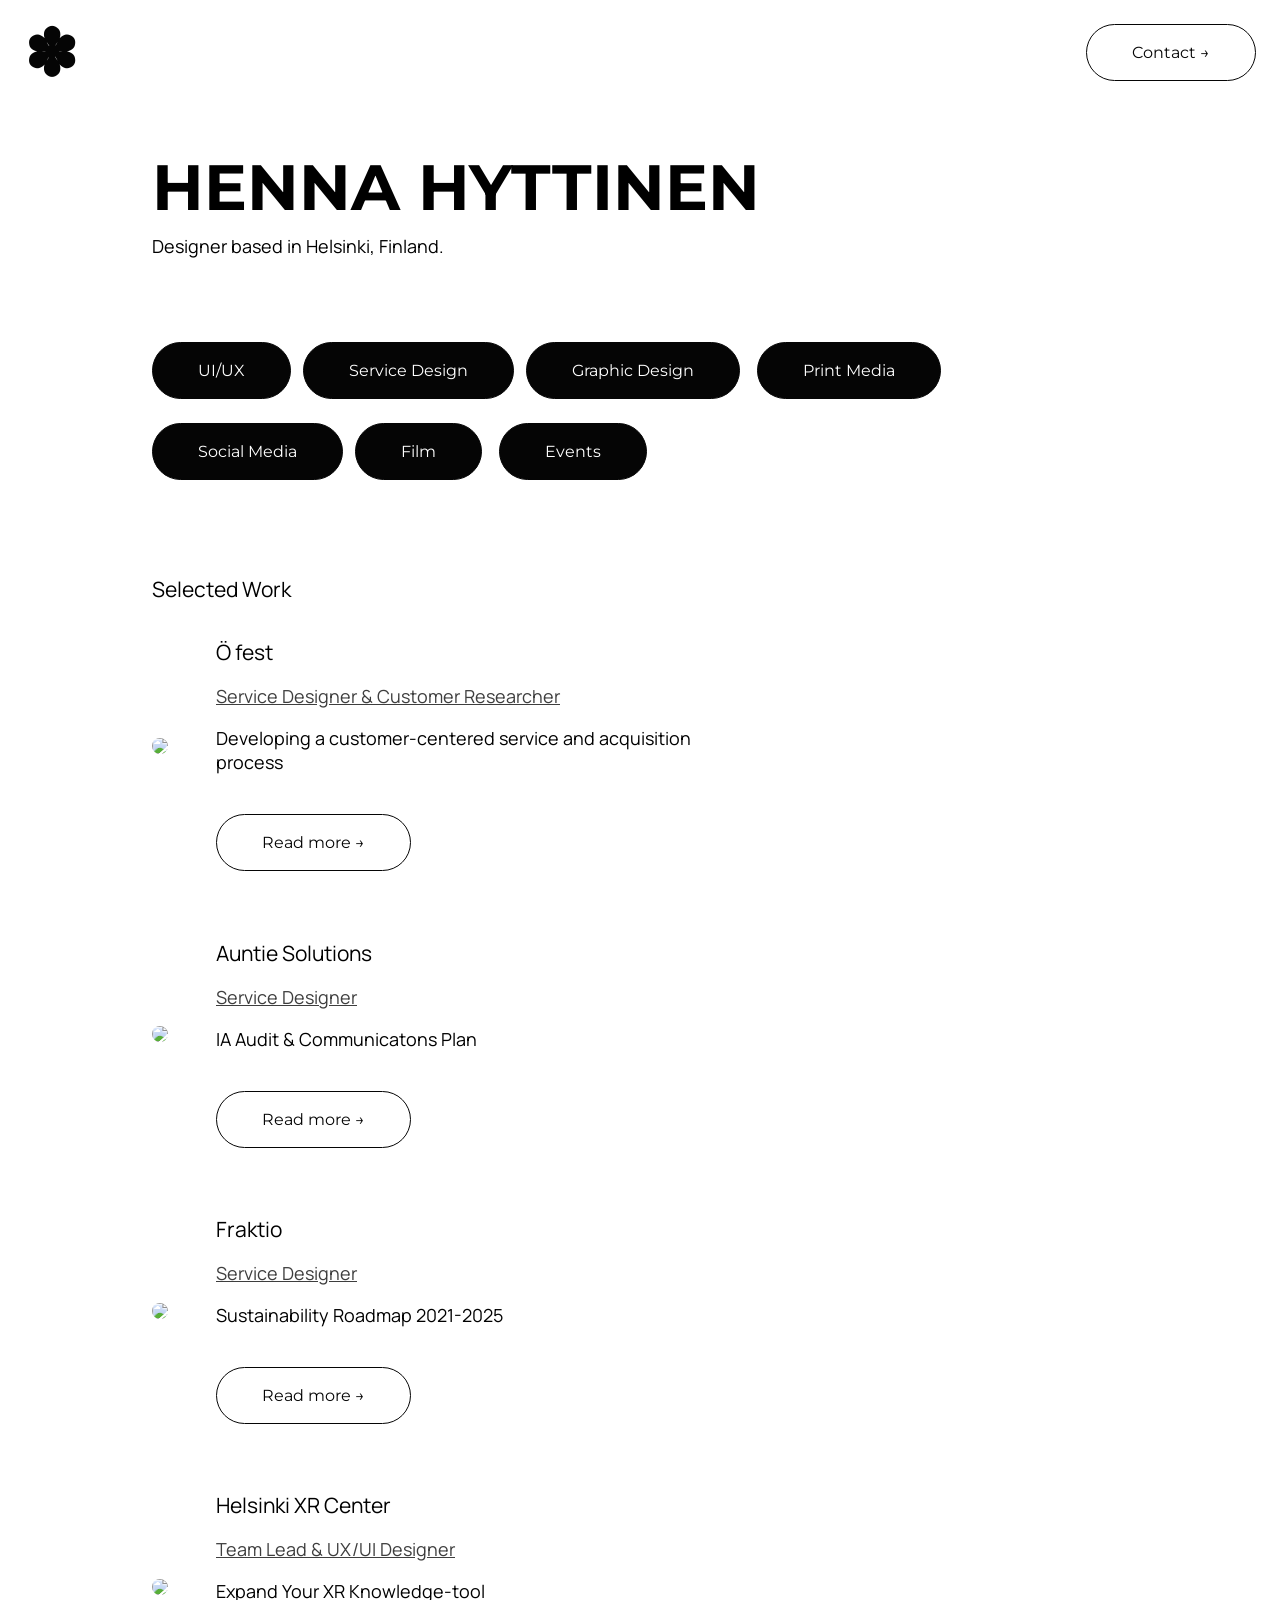
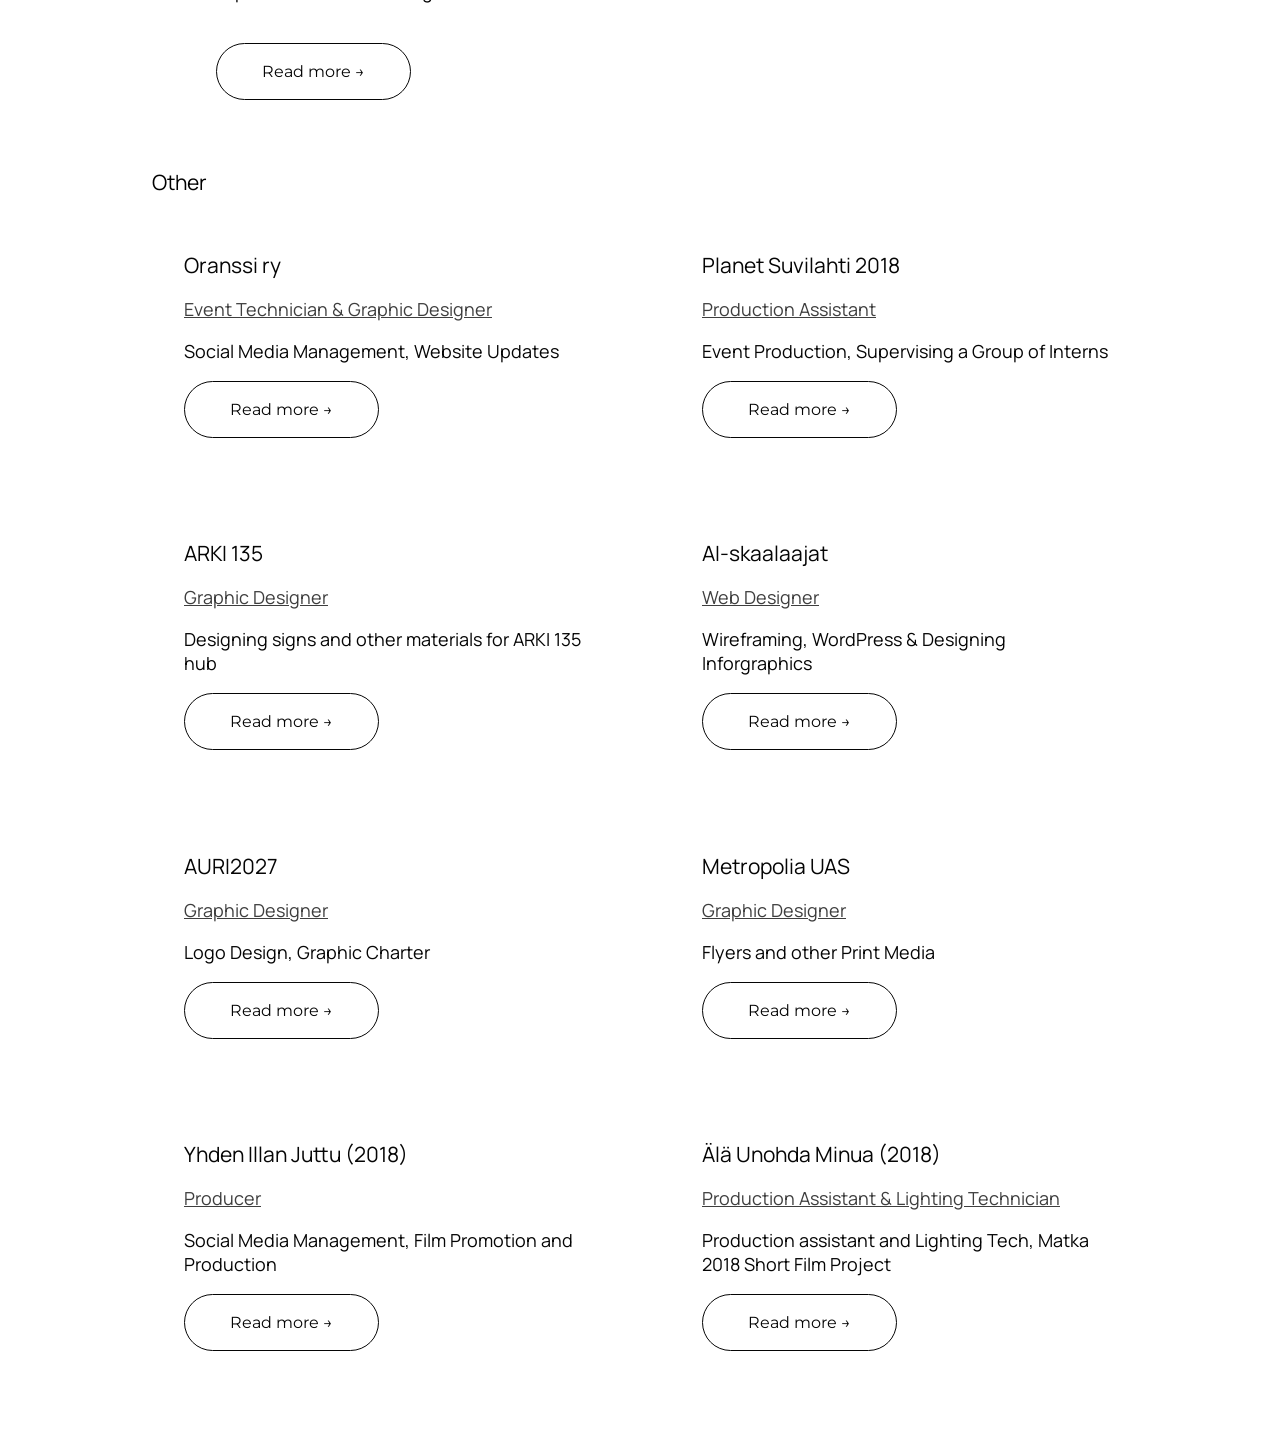
==== index.html @ 10d54252 "Update index.html" ====
<!doctype html>

<html>
    <head>
        <meta charset="utf-8">

        <title>Portfolio</title>

        <link rel="stylesheet" href="styles.css">

       <link rel="preconnect" href="https://fonts.googleapis.com">
<link rel="preconnect" href="https://fonts.gstatic.com" crossorigin>
<link href="https://fonts.googleapis.com/css2?family=DM+Sans:ital,opsz,wght@0,9..40,100..1000;1,9..40,100..1000&family=Inter:ital,opsz,wght@0,14..32,100..900;1,14..32,100..900&family=Manrope:wght@200..800&family=Montserrat:ital,wght@0,100..900;1,100..900&family=Open+Sans:ital,wght@0,300..800;1,300..800&family=Roboto:ital,wght@0,100..900;1,100..900&family=Work+Sans:ital,wght@0,100..900;1,100..900&display=swap" rel="stylesheet">

    </head>

    <body>
        <header class="topsticky"><a class="logolink" href="index.html"><h3 class="logo">&#10045;</h3></a> <button class="contact">Contact &#8594;</button></header>
        <div class="content">
       <div class="site-header"><h1>HENNA HYTTINEN</h1>
        <p class="shortinfo">Designer based in Helsinki, Finland.</p>
       </div>
    

        <button class="field">UI/UX</button><button class="field">Service Design</button><button class="field">Graphic Design</button>
        <button class="field">Print Media</button><br><button class="field">Social Media</button><button class="field">Film</button>
        <button class="field">Events</button>

        <br>
        <br><br>
        <br>

        <div class="big-container">

        <h2>Selected Work</h2>

<div class="card">
        <img src="https://i.ibb.co/RGg8K1s0/Group-7.png">
        <div class="text-box">
        <h2>Ö fest</h2>
        <p class="role">Service Designer & Customer Researcher</p>
     
        <p>Developing a customer-centered service and acquisition process</p><br>
        <a href="ofest.html"><button class="readmore">Read more &#8594;</button></a>
        </div>
</div><br>

<div class="card">
        <img src="https://i.ibb.co/8nGBKTJQ/Rectangle-137.png">
        <div class="text-box">
        <h2>Auntie Solutions</h2>
        <p class="role">Service Designer</p>

        <p>IA Audit & Communicatons Plan</p><br>
        <a href="auntie.html"><button class="readmore">Read more &#8594;</button></a>
        </div></div><br>

        <div class="card">
        <img src="https://i.ibb.co/Jw49D2MV/Rectangle-138.png">
        <div class="text-box">
        <h2>Fraktio</h2>
        <p class="role">Service Designer</p>

        <p>Sustainability Roadmap 2021-2025</p><br>
        <a href="fraktio.html"><button class="readmore">Read more &#8594;</button></a>
        </div></div><br>

        <div class="card">
        <img src="https://i.ibb.co/rh09Yrt/Rectangle-150.png">
        <div class="text-box">
        <h2>Helsinki XR Center</h2>
        <p class="role">Team Lead & UX/UI Designer</p>
        
        <p>Expand Your XR Knowledge-tool</p><br>
        <a href="hxrc.html"><button class="readmore">Read more &#8594;</button></a>
        </div></div><br>

        <h2>Other</h2>

        <div class="othercard">
    <div class="othertext-box">
        <h2>Oranssi ry</h2>
        <p class="role">Event Technician & Graphic Designer</p>
        <p>
            Social Media Management, Website Updates
        </p>
        <a href="oranssi.html"><button class="readmore">Read more &#8594;</button></a>
    </div>

    <div class="othertext-box">
        <h2>Planet Suvilahti 2018</h2>
        <p class="role">Production Assistant</p>
        <p>
            Event Production, Supervising a Group of Interns
        </p>
        <a href="planetsl.html"><button class="readmore">Read more &#8594;</button></a>
    </div></div>

    <div class="othercard">
    <div class="othertext-box">
        <h2>ARKI 135</h2>
        <p class="role">Graphic Designer</p>
        <p>
            Designing signs and other materials for ARKI 135 hub
        </p>
        <a href="arki.html"><button class="readmore">Read more &#8594;</button></a>
    </div>

    <div class="othertext-box">
        <h2>AI-skaalaajat</h2>
        <p class="role">Web Designer</p>
        <p>
            Wireframing, WordPress & Designing Inforgraphics
        </p>
        <a href="aiskaalaajat.html"><button class="readmore">Read more &#8594;</button></a>
    </div></div>

    <div class="othercard">
    <div class="othertext-box">
        <h2>AURI2027</h2>
        <p class="role">Graphic Designer</p>
        <p>
            Logo Design, Graphic Charter
        </p>
        <a href="auri.html"><button class="readmore">Read more &#8594;</button></a>
    </div>

    <div class="othertext-box">
        <h2>Metropolia UAS</h2>
        <p class="role">Graphic Designer</p>
        <p>
            Flyers and other Print Media
        </p>
        <a href="metrokv.html"><button class="readmore">Read more &#8594;</button></a>
    </div></div>

    <div class="othercard">
    <div class="othertext-box">
        <h2>Yhden Illan Juttu &#40;2018&#41;</h2>
        <p class="role">Producer</p>
        <p>
            Social Media Management, Film Promotion and Production
        </p>
        <a href="loviisa.html"><button class="readmore">Read more &#8594;</button></a>
    </div>

    <div class="othertext-box">
        <h2>Älä Unohda Minua &#40;2018&#41;</h2>
        <p class="role">Production Assistant & Lighting Technician</p>
        <p>
            Production assistant and Lighting Tech, Matka 2018 Short Film Project
        </p>
        <a href="matka.html"><button class="readmore">Read more &#8594;</button></a>
    </div></div>

        </div></div>

        <footer class="footer"></footer>
</html>
---- styles.css ----
body {
    margin: 0;
    font-family: "Montserrat", sans-serif;
    font-size: 18px;
}

.content {
    max-width: 1000px;
  margin: 0 auto;
}

.topsticky {
    position: sticky;
    top: 0;
    display: flex;
  justify-content: space-between;
  align-items: center;
  padding-left: 24px;
  padding-right: 24px;
  padding-top: 12px;
  padding-bottom: 12px;
}

.site-header {
    margin-bottom: 72px;
}

.big-container {
    margin-left: 12px;
}

h1 {
    font-family: "Montserrat", sans-serif;
    font-weight: semibold;
    font-size: 64px;
    margin-bottom: 8px;
    margin-left: 12px;
}

p {
    font-family: "Manrope", sans-serif;
}

p.shortinfo {
    margin-top: 0;
    margin-left: 12px;
}

p.role {
    color: rgb(62, 62, 62);
    text-decoration: underline;
}

h2 {
    font-family: "Manrope", sans-serif;
    font-size: 21px;
    font-weight: 400;
}

h3 {
    margin: 0;
    font-size: 64px;
}

.logo {
  transition: transform 0.7s ease;
}

.logo:hover {
  transform: rotate(360deg);
}

a {
    cursor: pointer;
}

a.logolink {
    color: #050505;
    text-decoration: none;
}

button.contact {
    background-color: #fFFFFF;
    color: #050505;
}

button.contact:hover {
    color: #fFFFFF;
    background-color: #050505;
    text-decoration: underline;
    cursor: pointer;
}

button.field:hover {
    background-color: #fFFFFF;
    color: #050505;
}

button.readmore:hover {
    background-color: #050505;
    color: #fFFFFF;
    text-decoration: underline;
    cursor: pointer;
}

button.readmore {
    background-color: #fFFFFF;
    color: #050505;
    margin: 0;
}

button.ofestbutton:hover {
    background-color: #FFC94B;
    color: #050505;
}

button.ofestbutton2:hover {
    background-color: #FA3D51;
    color: #050505;
}

button.auntiebutton:hover {
    background-color: #fff028;
    color: #050505;
}

button.auntiebutton2:hover {
    background-color: #fdfad6;
    color: #050505;
}

button.fraktiobutton:hover {
    background-color: #ee0000;
    color: #050505;
}

button.fraktiobutton2:hover {
    background-color: #FF9494;
    color: #050505;
}

button.hxrcbutton:hover {
    background-color: #00ADB3;
    color: #050505;
}

button.hxrcbutton2:hover {
    background-color: #CF867D;
    color: #050505;
}

button.oranssibutton:hover {
    background-color: #f99100;
    color: #050505;
}

button.oranssibutton2:hover {
    background-color: #FD6A21;
    color: #050505;
}

button.planetbutton:hover {
    background-color: #E175BF;
    color: #050505;
}

button.planetbutton2:hover {
    background-color: #8cbfd8;
    color: #050505;
}

button.arkibutton:hover {
    background-color: #90b9aa;
    color: #050505;
}

button.arkibutton2:hover {
    background-color: #ff6933;
    color: #050505;
}

button.aiskabutton:hover {
    background-color: #F95DB0;
    color: #050505;
}

button.aiskabutton2:hover {
    background-color: #fdeef6;
    color: #050505;
}

button.auributton:hover {
    background-color: #40AADC;
    color: #050505;
}

button.auributton2:hover {
    background-color: #FDB431;
    color: #050505;
}

button.metrokvbutton:hover {
    background-color: #fca884;
    color: #050505;
}

button.metrokvbutton2:hover {
    background-color: #cff3d5;
    color: #050505;
}

button.loviisabutton:hover {
    background-color: #BDD373;
    color: #050505;
}

button.loviisabutton2:hover {
    background-color: #E6E198;
    color: #050505;
}

button.matkabutton:hover {
    background-color: #F26E6E;
    color: #050505;
}

button.matkabutton2:hover {
    background-color: #8CA196;
    color: #050505;
}

button {
    font-family: "Montserrat", sans-serif;
    background-color: #050505;
  border: solid 1px #050505;
  border-radius: 37px;
  color: #fFFFFF;
  padding: 18px 45px;
  text-align: center;
  text-decoration: none;
  display: inline-block;
  font-size: 16px;
  margin-left: 12px;
  margin-top: 12px;
  margin-bottom: 12px;
}

.card {
  display: flex;
  align-items: center;   /* vertically aligns items */
  gap: 48px;             /* space between image and text */
  margin-bottom: 28px;
}

.card img {
  width: auto;
  height: auto;
  border-radius: 24px;
}

.text-box {
  max-width: 500px;
}

.othercard {
  display: flex;
  gap: 48px;
  margin-bottom:32px;
}

.othertext-box {
  flex: 1;              /* both boxes take equal width */
  padding-top: 20px;
  padding-bottom: 32px;
  padding-right: 32px;
  padding-left: 32px;
  background-color: #fFFFFF;
    color: #050505;
  border-radius: 24px;
}

.project-text {
    background-color: #E4E4E4;
    color: #050505;
    border-radius: 24px;
    padding-top: 20px;
  padding-bottom: 32px;
  padding-right: 32px;
  padding-left: 32px;
    margin-top: 28px;
    margin-bottom: 28px;
}

.projectimages {
    max-width: 450px;
    margin-right: 24px;
}

p.footer {
    font-size: 16px;
    text-transform: uppercase;
}

.footer {
    display: flex;
  justify-content: space-between;
  align-items: center;
  margin-top: 12px;
  padding-left: 24px;
  padding-right: 24px;
  padding-top: 12px;
  padding-bottom: 24px;
}
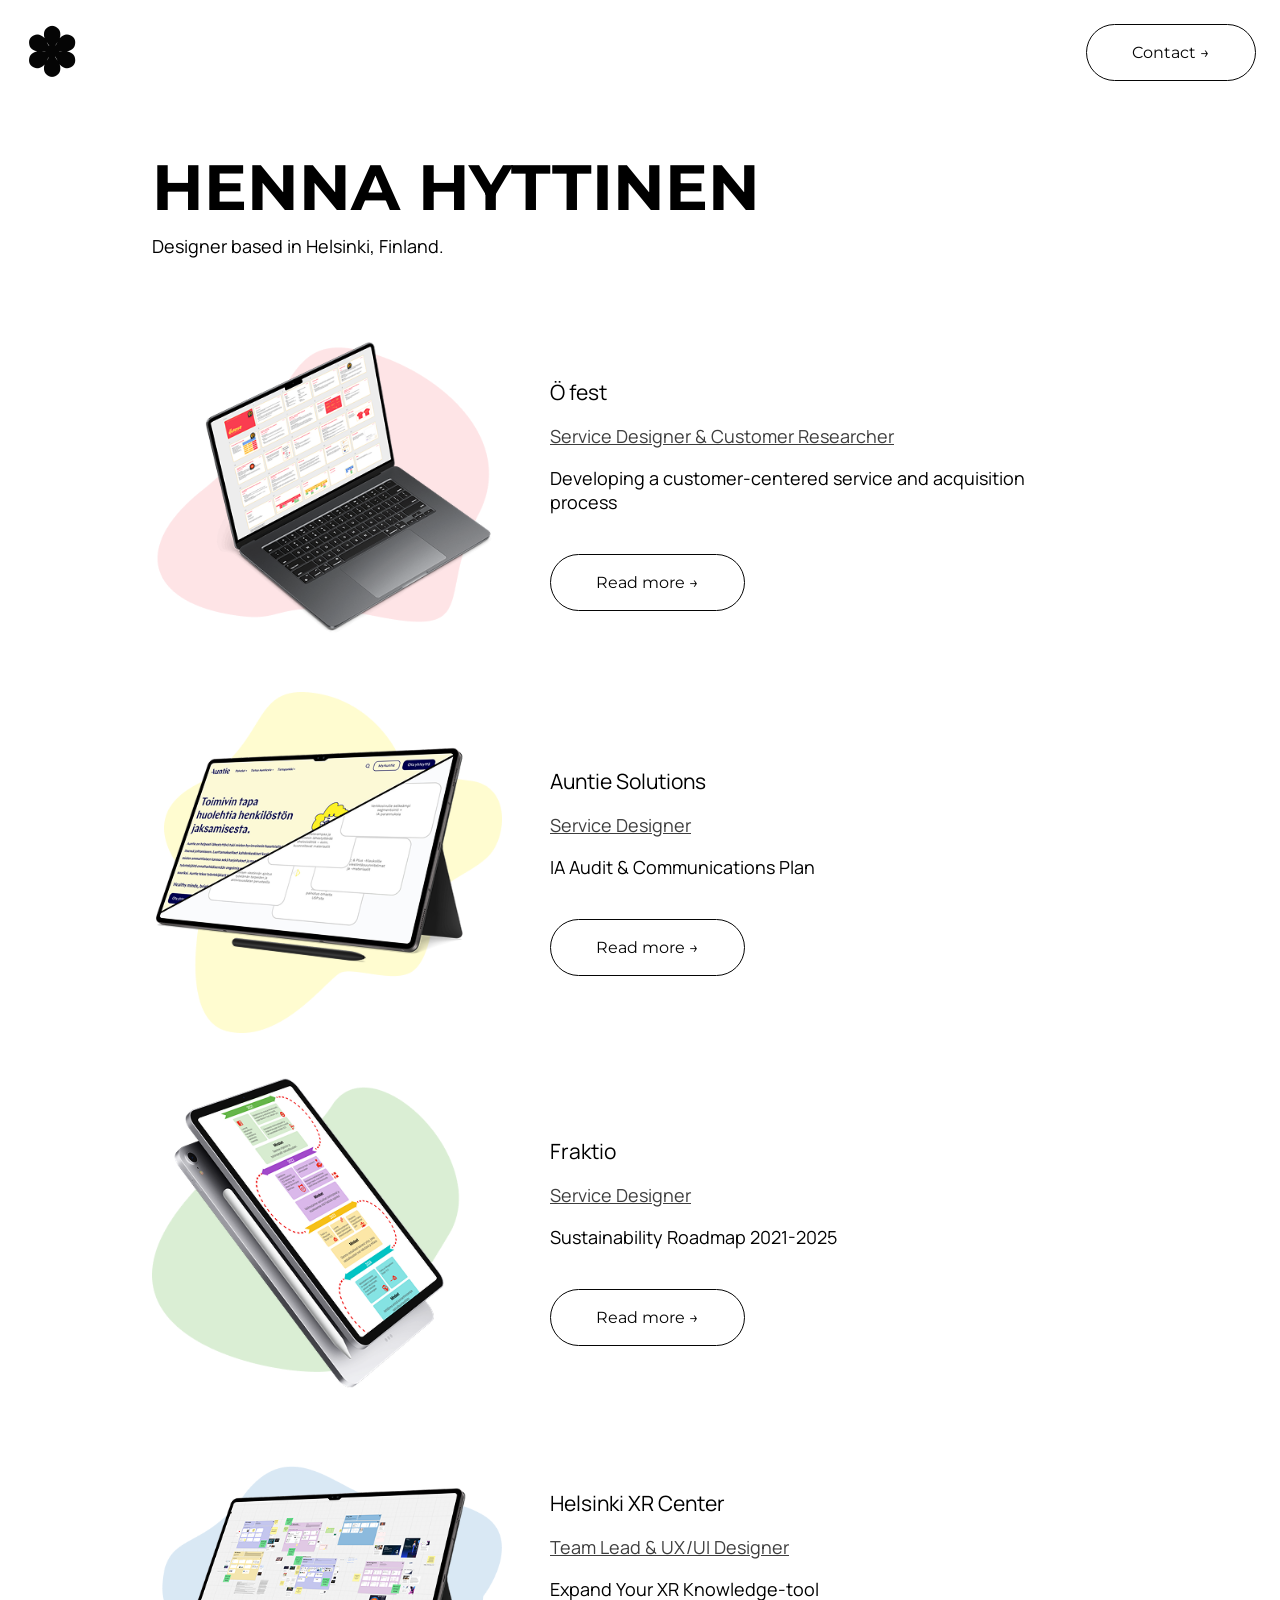
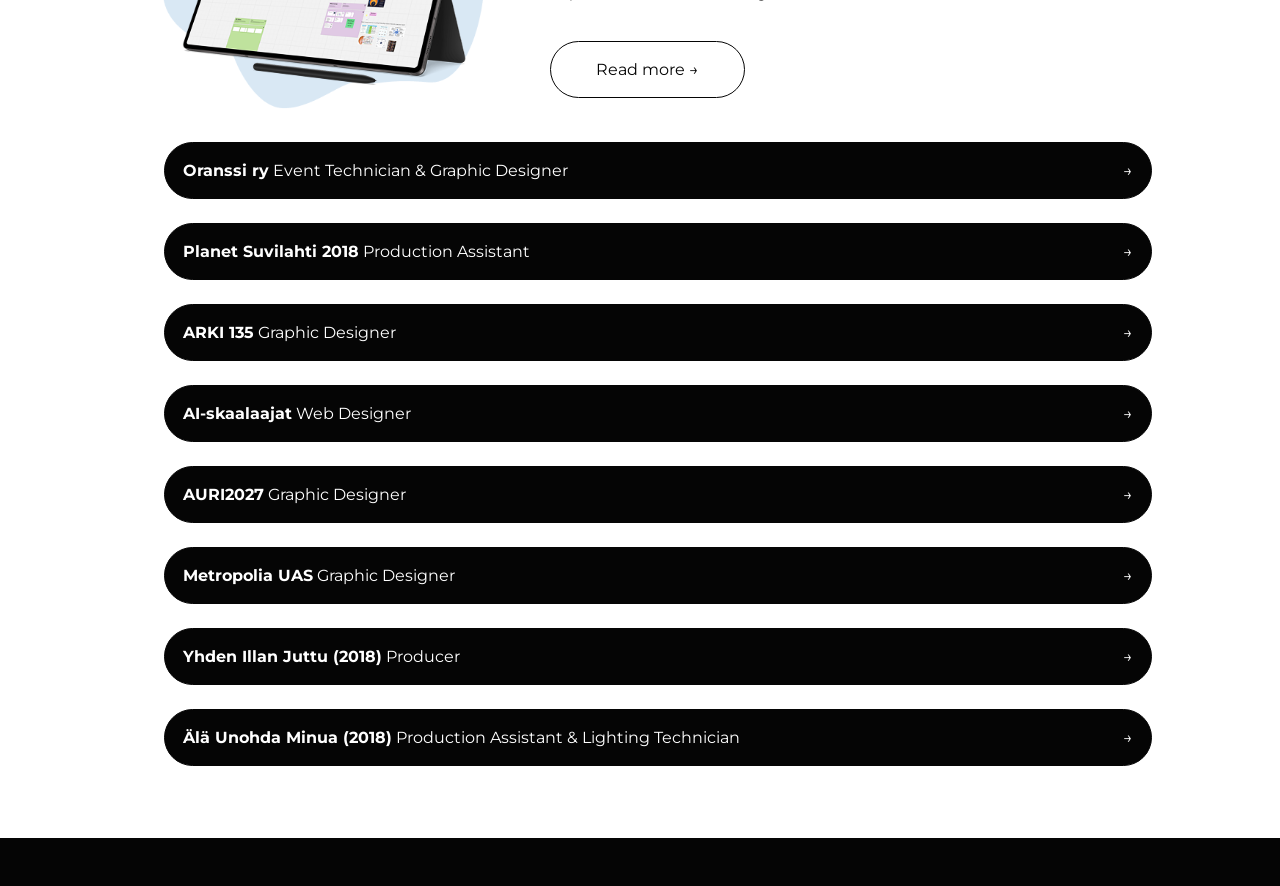
==== commit ecf8315b: "Update index.html" ====
--- a/index.html
+++ b/index.html
@@ -10,32 +10,24 @@
 
        <link rel="preconnect" href="https://fonts.googleapis.com">
 <link rel="preconnect" href="https://fonts.gstatic.com" crossorigin>
-<link href="https://fonts.googleapis.com/css2?family=DM+Sans:ital,opsz,wght@0,9..40,100..1000;1,9..40,100..1000&family=Inter:ital,opsz,wght@0,14..32,100..900;1,14..32,100..900&family=Manrope:wght@200..800&family=Montserrat:ital,wght@0,100..900;1,100..900&family=Open+Sans:ital,wght@0,300..800;1,300..800&family=Roboto:ital,wght@0,100..900;1,100..900&family=Work+Sans:ital,wght@0,100..900;1,100..900&display=swap" rel="stylesheet">
+<link href="https://fonts.googleapis.com/css2?family=Archivo:ital,wght@0,100..900;1,100..900&family=DM+Sans:ital,opsz,wght@0,9..40,100..1000;1,9..40,100..1000&family=Inter:ital,opsz,wght@0,14..32,100..900;1,14..32,100..900&family=Manrope:wght@200..800&family=Montserrat:ital,wght@0,100..900;1,100..900&family=Open+Sans:ital,wght@0,300..800;1,300..800&family=Roboto:ital,wght@0,100..900;1,100..900&family=Work+Sans:ital,wght@0,100..900;1,100..900&display=swap" rel="stylesheet">
 
     </head>
 
     <body>
         <header class="topsticky"><a class="logolink" href="index.html"><h3 class="logo">&#10045;</h3></a> <button class="contact">Contact &#8594;</button></header>
         <div class="content">
+        
        <div class="site-header"><h1>HENNA HYTTINEN</h1>
         <p class="shortinfo">Designer based in Helsinki, Finland.</p>
        </div>
-    
 
-        <button class="field">UI/UX</button><button class="field">Service Design</button><button class="field">Graphic Design</button>
-        <button class="field">Print Media</button><br><button class="field">Social Media</button><button class="field">Film</button>
-        <button class="field">Events</button>
-
-        <br>
-        <br><br>
-        <br>
+       <div class="whitespace"></div>
 
         <div class="big-container">
 
-        <h2>Selected Work</h2>
-
 <div class="card">
-        <img src="https://i.ibb.co/RGg8K1s0/Group-7.png">
+        <img src="ofestmu.png">
         <div class="text-box">
         <h2>Ö fest</h2>
         <p class="role">Service Designer & Customer Researcher</p>
@@ -45,18 +37,23 @@
         </div>
 </div><br>
 
-<div class="card">
-        <img src="https://i.ibb.co/8nGBKTJQ/Rectangle-137.png">
-        <div class="text-box">
+<div class="card reverse">
+    <img src="auntiemu.png">
+
+    <div class="text-box">
         <h2>Auntie Solutions</h2>
         <p class="role">Service Designer</p>
 
-        <p>IA Audit & Communicatons Plan</p><br>
-        <a href="auntie.html"><button class="readmore">Read more &#8594;</button></a>
-        </div></div><br>
+        <p>IA Audit & Communications Plan</p><br>
+
+        <a href="auntie.html">
+            <button class="readmore">Read more &#8594;</button>
+        </a>
+    </div>
+</div>
 
         <div class="card">
-        <img src="https://i.ibb.co/Jw49D2MV/Rectangle-138.png">
+        <img src="fraktiomu.png">
         <div class="text-box">
         <h2>Fraktio</h2>
         <p class="role">Service Designer</p>
@@ -65,95 +62,96 @@
         <a href="fraktio.html"><button class="readmore">Read more &#8594;</button></a>
         </div></div><br>
 
-        <div class="card">
-        <img src="https://i.ibb.co/rh09Yrt/Rectangle-150.png">
+        <div class="card reverse">
+        <img src="hxrmu.png">
         <div class="text-box">
         <h2>Helsinki XR Center</h2>
         <p class="role">Team Lead & UX/UI Designer</p>
         
         <p>Expand Your XR Knowledge-tool</p><br>
         <a href="hxrc.html"><button class="readmore">Read more &#8594;</button></a>
-        </div></div><br>
-
-        <h2>Other</h2>
-
-        <div class="othercard">
-    <div class="othertext-box">
-        <h2>Oranssi ry</h2>
-        <p class="role">Event Technician & Graphic Designer</p>
-        <p>
-            Social Media Management, Website Updates
-        </p>
-        <a href="oranssi.html"><button class="readmore">Read more &#8594;</button></a>
-    </div>
-
-    <div class="othertext-box">
-        <h2>Planet Suvilahti 2018</h2>
-        <p class="role">Production Assistant</p>
-        <p>
-            Event Production, Supervising a Group of Interns
-        </p>
-        <a href="planetsl.html"><button class="readmore">Read more &#8594;</button></a>
-    </div></div>
-
-    <div class="othercard">
-    <div class="othertext-box">
-        <h2>ARKI 135</h2>
-        <p class="role">Graphic Designer</p>
-        <p>
-            Designing signs and other materials for ARKI 135 hub
-        </p>
-        <a href="arki.html"><button class="readmore">Read more &#8594;</button></a>
-    </div>
-
-    <div class="othertext-box">
-        <h2>AI-skaalaajat</h2>
-        <p class="role">Web Designer</p>
-        <p>
-            Wireframing, WordPress & Designing Inforgraphics
-        </p>
-        <a href="aiskaalaajat.html"><button class="readmore">Read more &#8594;</button></a>
-    </div></div>
-
-    <div class="othercard">
-    <div class="othertext-box">
-        <h2>AURI2027</h2>
-        <p class="role">Graphic Designer</p>
-        <p>
-            Logo Design, Graphic Charter
-        </p>
-        <a href="auri.html"><button class="readmore">Read more &#8594;</button></a>
-    </div>
-
-    <div class="othertext-box">
-        <h2>Metropolia UAS</h2>
-        <p class="role">Graphic Designer</p>
-        <p>
-            Flyers and other Print Media
-        </p>
-        <a href="metrokv.html"><button class="readmore">Read more &#8594;</button></a>
-    </div></div>
-
-    <div class="othercard">
-    <div class="othertext-box">
-        <h2>Yhden Illan Juttu &#40;2018&#41;</h2>
-        <p class="role">Producer</p>
-        <p>
-            Social Media Management, Film Promotion and Production
-        </p>
-        <a href="loviisa.html"><button class="readmore">Read more &#8594;</button></a>
-    </div>
-
-    <div class="othertext-box">
-        <h2>Älä Unohda Minua &#40;2018&#41;</h2>
-        <p class="role">Production Assistant & Lighting Technician</p>
-        <p>
-            Production assistant and Lighting Tech, Matka 2018 Short Film Project
-        </p>
-        <a href="matka.html"><button class="readmore">Read more &#8594;</button></a>
-    </div></div>
-
         </div></div>
 
-        <footer class="footer"></footer>
+     <div class="whitespace"></div>
+
+
+        <button class="accordion"><span><b>Oranssi ry</b>&nbsp;Event Technician & Graphic Designer</span>  <span class="plus">&#8594;</span></button>
+<div class="panel">
+    <p>I worked as an event technician, handling lighting, sound mixing, and other technical aspects of live events. The events mainly consisted of music gigs and art exhibitions.<br><br>
+
+In addition to technical production, I worked as a graphic designer, creating social media content and other materials. This included designing posters and other visual assets for Oranssi's events.<br><br>
+
+I was also responsible for updating and maintaining Oranssi's website using WordPress.</p>
+</div>
+
+<button class="accordion"><span><b>Planet Suvilahti 2018</b>&nbsp;Production Assistant</span> <span class="plus">&#8594;</span></button>
+<div class="panel">
+     
+        <p>I worked as a production assistant before and during the event, also supporting technical event setup and operations when needed.<br>
+        <br>I was additionally responsible for supervising a small group of interns, working alongside two other production assistants.</p>
+</div>
+
+<button class="accordion"><span><b>ARKI 135</b>&nbsp;Graphic Designer</span> <span class="plus">&#8594;</span></button>
+<div class="panel">
+  <p>I created printed and physical design materials for the ARKI 135 hub, including laser-cut graphic elements, plywood signage, and presentation cards for the displayed products.<br><br>
+  <b>Tools:</b> Adobe Illustrator, InDesign</p>
+</div>
+
+<button class="accordion"><span><b>AI-skaalaajat</b>&nbsp;Web Designer</span> <span class="plus">&#8594;</span></button>
+<div class="panel">
+  <p>I designed the website structure with a focus on usability and user experience, and created wireframes that were also applied in other projects.
+<br><br>
+I implemented client-provided content, including text and images, and structured it to align with the overall site layout. I also designed infographics for the website.
+<br><br>
+<b>Tools:</b> Figma, WordPress, Adobe Illustrator</p>
+</div>
+
+<button class="accordion"><span><b>AURI2027</b>&nbsp;Graphic Designer</span> <span class="plus">&#8594;</span></button>
+<div class="panel">
+  <p>I designed logo and colour scheme for AURI2027 project and created a graphic charter to define its visual identity and ensure consistent use across different materials and platforms.</p>
+<b>Tools:</b> Adobe Illustrator, Photoshop, InDesign</p></div>
+
+<button class="accordion"><span><b>Metropolia UAS</b>&nbsp;Graphic Designer</span> <span class="plus">&#8594;</span></button>
+<div class="panel">
+  <p>I designed printed materials &#40;flyers, etc.&#41; for Metropolia's International Relations in accordance with Metropolia’s Visual Guidelines.</p>
+<b>Tools:</b> Adobe Illustrator, Photoshop</p></div>
+
+<button class="accordion"><span><b>Yhden Illan Juttu &#40;2018&#41;</b>&nbsp;Producer</span> <span class="plus">&#8594;</span></button>
+<div class="panel">
+  <p>I worked as a producer on Loviisa 2018 Short Film project, focusing mainly on social media and promotion alongside two other team members. We managed social channels, promoted the film, and documented the production during filming. 
+<br><br>
+The overall production spanned a few months, including around 1,5 weeks of shooting.</p>
+</div>
+
+<button class="accordion"><span><b>Älä Unohda Minua &#40;2018&#41;</b>&nbsp;Production Assistant & Lighting Technician</span> <span class="plus">&#8594;</span></button>
+<div class="panel">
+  <p>I worked as a production assistant and lighting technician on Matka 2018 Short Film project.
+
+During pre-production, I supported planning and preparation work &#40;location scouting, casting, etc.&#41; ahead of the shooting days.
+<br><br>On set, I mainly worked as part of the lighting team, handling lighting setup and adjustments during filming.</p>
+</div>
+
+</div></div>
+
+        <div class="whitespace"></div>
+<footer class="footer"></footer>
+
+<script>
+var acc = document.getElementsByClassName("accordion");
+var i;
+
+for (i = 0; i < acc.length; i++) {
+  acc[i].addEventListener("click", function() {
+    this.classList.toggle("active");
+    var panel = this.nextElementSibling;
+    if (panel.style.maxHeight) {
+      panel.style.maxHeight = null;
+    } else {
+      panel.style.maxHeight = panel.scrollHeight + "px";
+    } 
+  });
+}
+</script>
+
+        
 </html>
--- a/styles.css
+++ b/styles.css
@@ -243,17 +243,18 @@
   margin-left: 12px;
   margin-top: 12px;
   margin-bottom: 12px;
+  transition: 0.4s;
 }
 
 .card {
   display: flex;
-  align-items: center;   /* vertically aligns items */
-  gap: 48px;             /* space between image and text */
+  align-items: center;
+  gap: 48px;
   margin-bottom: 28px;
 }
 
 .card img {
-  width: auto;
+  max-width: 350px;
   height: auto;
   border-radius: 24px;
 }
@@ -269,7 +270,7 @@
 }
 
 .othertext-box {
-  flex: 1;              /* both boxes take equal width */
+  flex: 1;
   padding-top: 20px;
   padding-bottom: 32px;
   padding-right: 32px;
@@ -296,18 +297,56 @@
     margin-right: 24px;
 }
 
+.accordion {
+  background-color: #050505;
+  color: #fFFFFF;
+  border: 1px solid #050505;
+  cursor: pointer;
+  padding: 18px;
+  width: 100%;
+  text-align: left;
+  outline: none;
+  transition: 0.4s;
+}
+
+.active, .accordion:hover {
+  background-color: #fFFFFF;
+  color: #050505;
+  border: 1px solid #050505;
+}
+
+.panel {
+    font-family: "Montserrat", sans-serif;
+  padding: 0 18px;
+  background-color: rgb(255, 255, 255);
+  max-height: 0;
+  overflow: hidden;
+  transition: max-height 0.2s ease-out;
+  margin-left: 24px;
+  margin-right: 24px;
+}
+
+button.accordion {
+  display: flex;
+  justify-content: space-between;
+  align-items: center;
+  width: 100%;
+}
+
 p.footer {
     font-size: 16px;
     text-transform: uppercase;
 }
 
 .footer {
+  background-color: #050505;
+    color: #fffff;
     display: flex;
   justify-content: space-between;
   align-items: center;
-  margin-top: 12px;
+  margin-top: 60px;
   padding-left: 24px;
   padding-right: 24px;
-  padding-top: 12px;
+  padding-top: 24px;
   padding-bottom: 24px;
 }
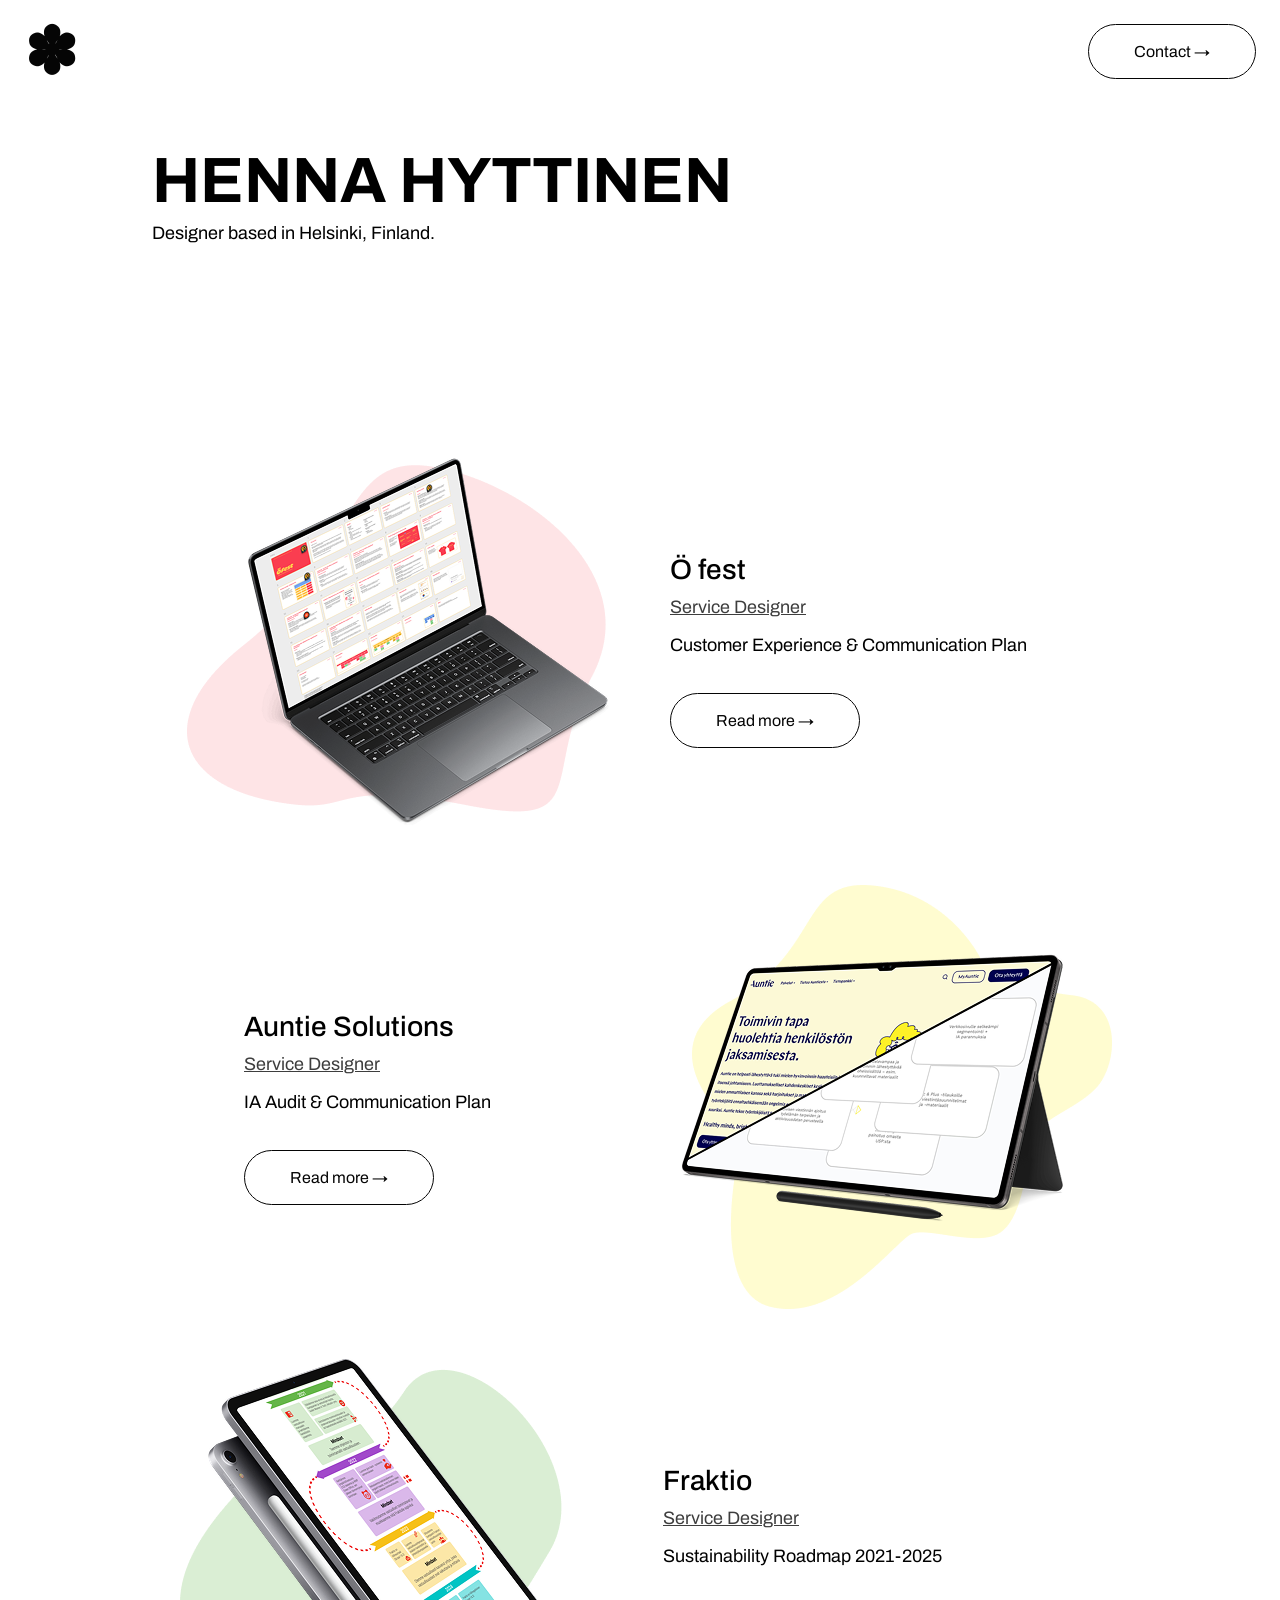
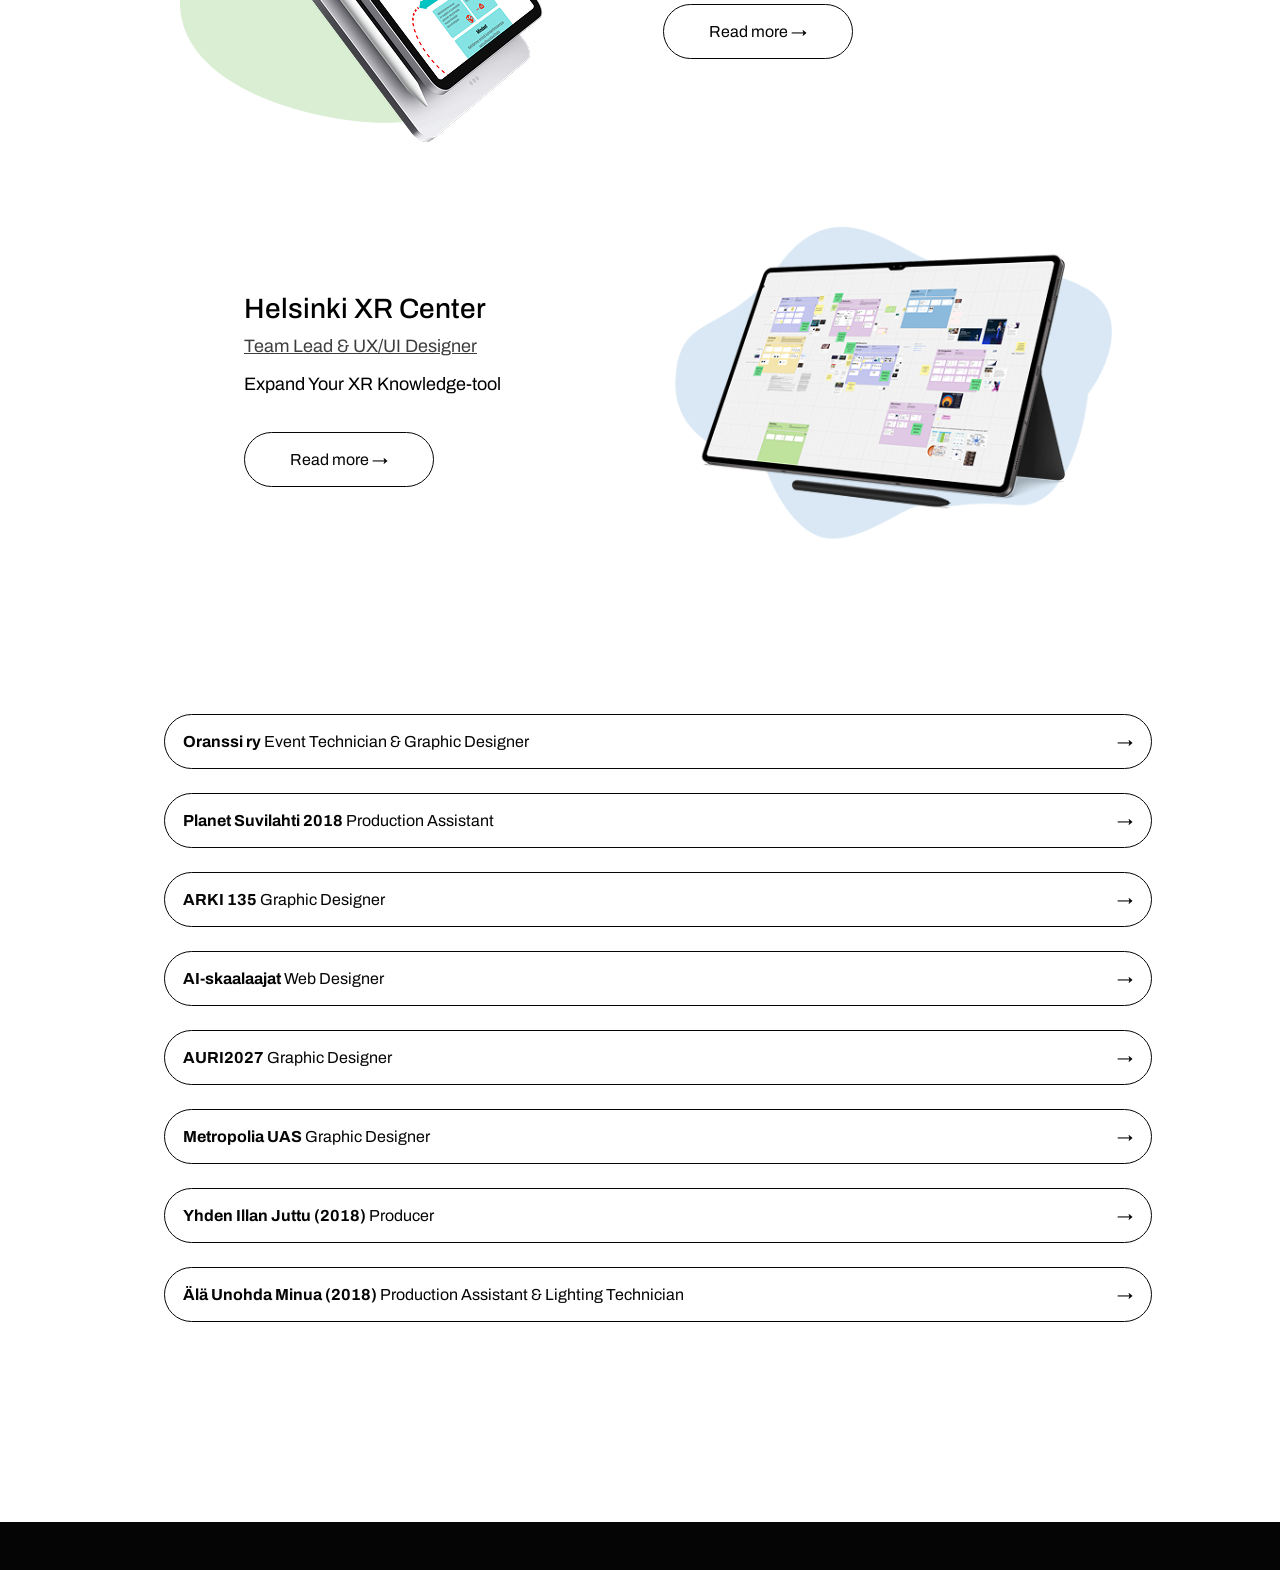
==== commit e88bbd52: "Update index.html" ====
--- a/index.html
+++ b/index.html
@@ -30,9 +30,9 @@
         <img src="ofestmu.png">
         <div class="text-box">
         <h2>Ö fest</h2>
-        <p class="role">Service Designer & Customer Researcher</p>
+        <p class="role">Service Designer</p>
      
-        <p>Developing a customer-centered service and acquisition process</p><br>
+        <p>Customer Experience & Communication Plan</p><br>
         <a href="ofest.html"><button class="readmore">Read more &#8594;</button></a>
         </div>
 </div><br>
@@ -44,7 +44,7 @@
         <h2>Auntie Solutions</h2>
         <p class="role">Service Designer</p>
 
-        <p>IA Audit & Communications Plan</p><br>
+        <p>IA Audit & Communication Plan</p><br>
 
         <a href="auntie.html">
             <button class="readmore">Read more &#8594;</button>
--- a/styles.css
+++ b/styles.css
@@ -1,12 +1,16 @@
 body {
     margin: 0;
-    font-family: "Montserrat", sans-serif;
-    font-size: 18px;
+    font-family: "Archivo", sans-serif;
+    font-size: 1.125rem;
 }
 
 .content {
     max-width: 1000px;
   margin: 0 auto;
+}
+
+.whitespace {
+    padding: 64px;
 }
 
 .topsticky {
@@ -30,15 +34,15 @@
 }
 
 h1 {
-    font-family: "Montserrat", sans-serif;
+    font-family: "Archivo", sans-serif;
     font-weight: semibold;
-    font-size: 64px;
+    font-size: 4rem;
     margin-bottom: 8px;
     margin-left: 12px;
 }
 
 p {
-    font-family: "Manrope", sans-serif;
+    font-family: "Archivo", sans-serif;
 }
 
 p.shortinfo {
@@ -49,17 +53,27 @@
 p.role {
     color: rgb(62, 62, 62);
     text-decoration: underline;
+    margin-top: 0;
+}
+
+p.role2 {
+    display: inline-block;
+    color: rgb(62, 62, 62);
+    text-decoration: underline;
+    margin-top: 12px;
+    margin-right: 24px;
 }
 
 h2 {
-    font-family: "Manrope", sans-serif;
-    font-size: 21px;
-    font-weight: 400;
+    font-family: "Archivo", sans-serif;
+    font-size: 1.75rem;
+    font-weight: 500;
+    margin-bottom: 12px;
 }
 
 h3 {
     margin: 0;
-    font-size: 64px;
+    font-size: 4rem;
 }
 
 .logo {
@@ -109,128 +123,9 @@
     margin: 0;
 }
 
-button.ofestbutton:hover {
-    background-color: #FFC94B;
-    color: #050505;
-}
-
-button.ofestbutton2:hover {
-    background-color: #FA3D51;
-    color: #050505;
-}
-
-button.auntiebutton:hover {
-    background-color: #fff028;
-    color: #050505;
-}
-
-button.auntiebutton2:hover {
-    background-color: #fdfad6;
-    color: #050505;
-}
-
-button.fraktiobutton:hover {
-    background-color: #ee0000;
-    color: #050505;
-}
-
-button.fraktiobutton2:hover {
-    background-color: #FF9494;
-    color: #050505;
-}
-
-button.hxrcbutton:hover {
-    background-color: #00ADB3;
-    color: #050505;
-}
-
-button.hxrcbutton2:hover {
-    background-color: #CF867D;
-    color: #050505;
-}
-
-button.oranssibutton:hover {
-    background-color: #f99100;
-    color: #050505;
-}
-
-button.oranssibutton2:hover {
-    background-color: #FD6A21;
-    color: #050505;
-}
-
-button.planetbutton:hover {
-    background-color: #E175BF;
-    color: #050505;
-}
-
-button.planetbutton2:hover {
-    background-color: #8cbfd8;
-    color: #050505;
-}
-
-button.arkibutton:hover {
-    background-color: #90b9aa;
-    color: #050505;
-}
-
-button.arkibutton2:hover {
-    background-color: #ff6933;
-    color: #050505;
-}
-
-button.aiskabutton:hover {
-    background-color: #F95DB0;
-    color: #050505;
-}
-
-button.aiskabutton2:hover {
-    background-color: #fdeef6;
-    color: #050505;
-}
-
-button.auributton:hover {
-    background-color: #40AADC;
-    color: #050505;
-}
-
-button.auributton2:hover {
-    background-color: #FDB431;
-    color: #050505;
-}
-
-button.metrokvbutton:hover {
-    background-color: #fca884;
-    color: #050505;
-}
-
-button.metrokvbutton2:hover {
-    background-color: #cff3d5;
-    color: #050505;
-}
-
-button.loviisabutton:hover {
-    background-color: #BDD373;
-    color: #050505;
-}
-
-button.loviisabutton2:hover {
-    background-color: #E6E198;
-    color: #050505;
-}
-
-button.matkabutton:hover {
-    background-color: #F26E6E;
-    color: #050505;
-}
-
-button.matkabutton2:hover {
-    background-color: #8CA196;
-    color: #050505;
-}
 
 button {
-    font-family: "Montserrat", sans-serif;
+    font-family: "Archivo", sans-serif;
     background-color: #050505;
   border: solid 1px #050505;
   border-radius: 37px;
@@ -239,7 +134,7 @@
   text-align: center;
   text-decoration: none;
   display: inline-block;
-  font-size: 16px;
+  font-size: 1rem;
   margin-left: 12px;
   margin-top: 12px;
   margin-bottom: 12px;
@@ -248,19 +143,26 @@
 
 .card {
   display: flex;
-  align-items: center;
-  gap: 48px;
+  align-items: center;   /* dont change this */
+  gap: 48px;             /* space between image and text */
   margin-bottom: 28px;
+  margin-left: 28px;
+  margin-right: 28px;
+}
+
+.card.reverse {
+    flex-direction: row-reverse;
+    gap: 64px;
+    padding-left: 64px;
 }
 
 .card img {
-  max-width: 350px;
+  max-width: 450px;
   height: auto;
-  border-radius: 24px;
 }
 
 .text-box {
-  max-width: 500px;
+  flex: 1;
 }
 
 .othercard {
@@ -270,26 +172,26 @@
 }
 
 .othertext-box {
-  flex: 1;
+  flex: 1;              
   padding-top: 20px;
   padding-bottom: 32px;
   padding-right: 32px;
   padding-left: 32px;
-  background-color: #fFFFFF;
+  background-color: #F2F2F2;
     color: #050505;
   border-radius: 24px;
 }
 
 .project-text {
-    background-color: #E4E4E4;
+    background-color: #F2F2F2;
     color: #050505;
     border-radius: 24px;
     padding-top: 20px;
   padding-bottom: 32px;
   padding-right: 32px;
   padding-left: 32px;
-    margin-top: 28px;
-    margin-bottom: 28px;
+    margin-top: 18px;
+    margin-bottom: 48px;
 }
 
 .projectimages {
@@ -298,8 +200,8 @@
 }
 
 .accordion {
-  background-color: #050505;
-  color: #fFFFFF;
+  background-color: #fFFFFF;
+  color: #050505;
   border: 1px solid #050505;
   cursor: pointer;
   padding: 18px;
@@ -309,16 +211,24 @@
   transition: 0.4s;
 }
 
-.active, .accordion:hover {
+.active {
   background-color: #fFFFFF;
   color: #050505;
   border: 1px solid #050505;
 }
 
+.accordion:hover {
+  background-color: #050505;
+  color: #fFFFFF;
+  border: 1px solid #050505;
+}
+
 .panel {
-    font-family: "Montserrat", sans-serif;
-  padding: 0 18px;
-  background-color: rgb(255, 255, 255);
+    font-family: "Archivo", sans-serif;
+    line-height: 1.3;
+  padding: 0 24px;
+  background-color: #F2F2F2;
+  border-radius: 24px;
   max-height: 0;
   overflow: hidden;
   transition: max-height 0.2s ease-out;
@@ -334,13 +244,13 @@
 }
 
 p.footer {
-    font-size: 16px;
+    font-size: 1rem;
     text-transform: uppercase;
 }
 
 .footer {
-  background-color: #050505;
-    color: #fffff;
+    background-color: #050505;
+    color: white;
     display: flex;
   justify-content: space-between;
   align-items: center;
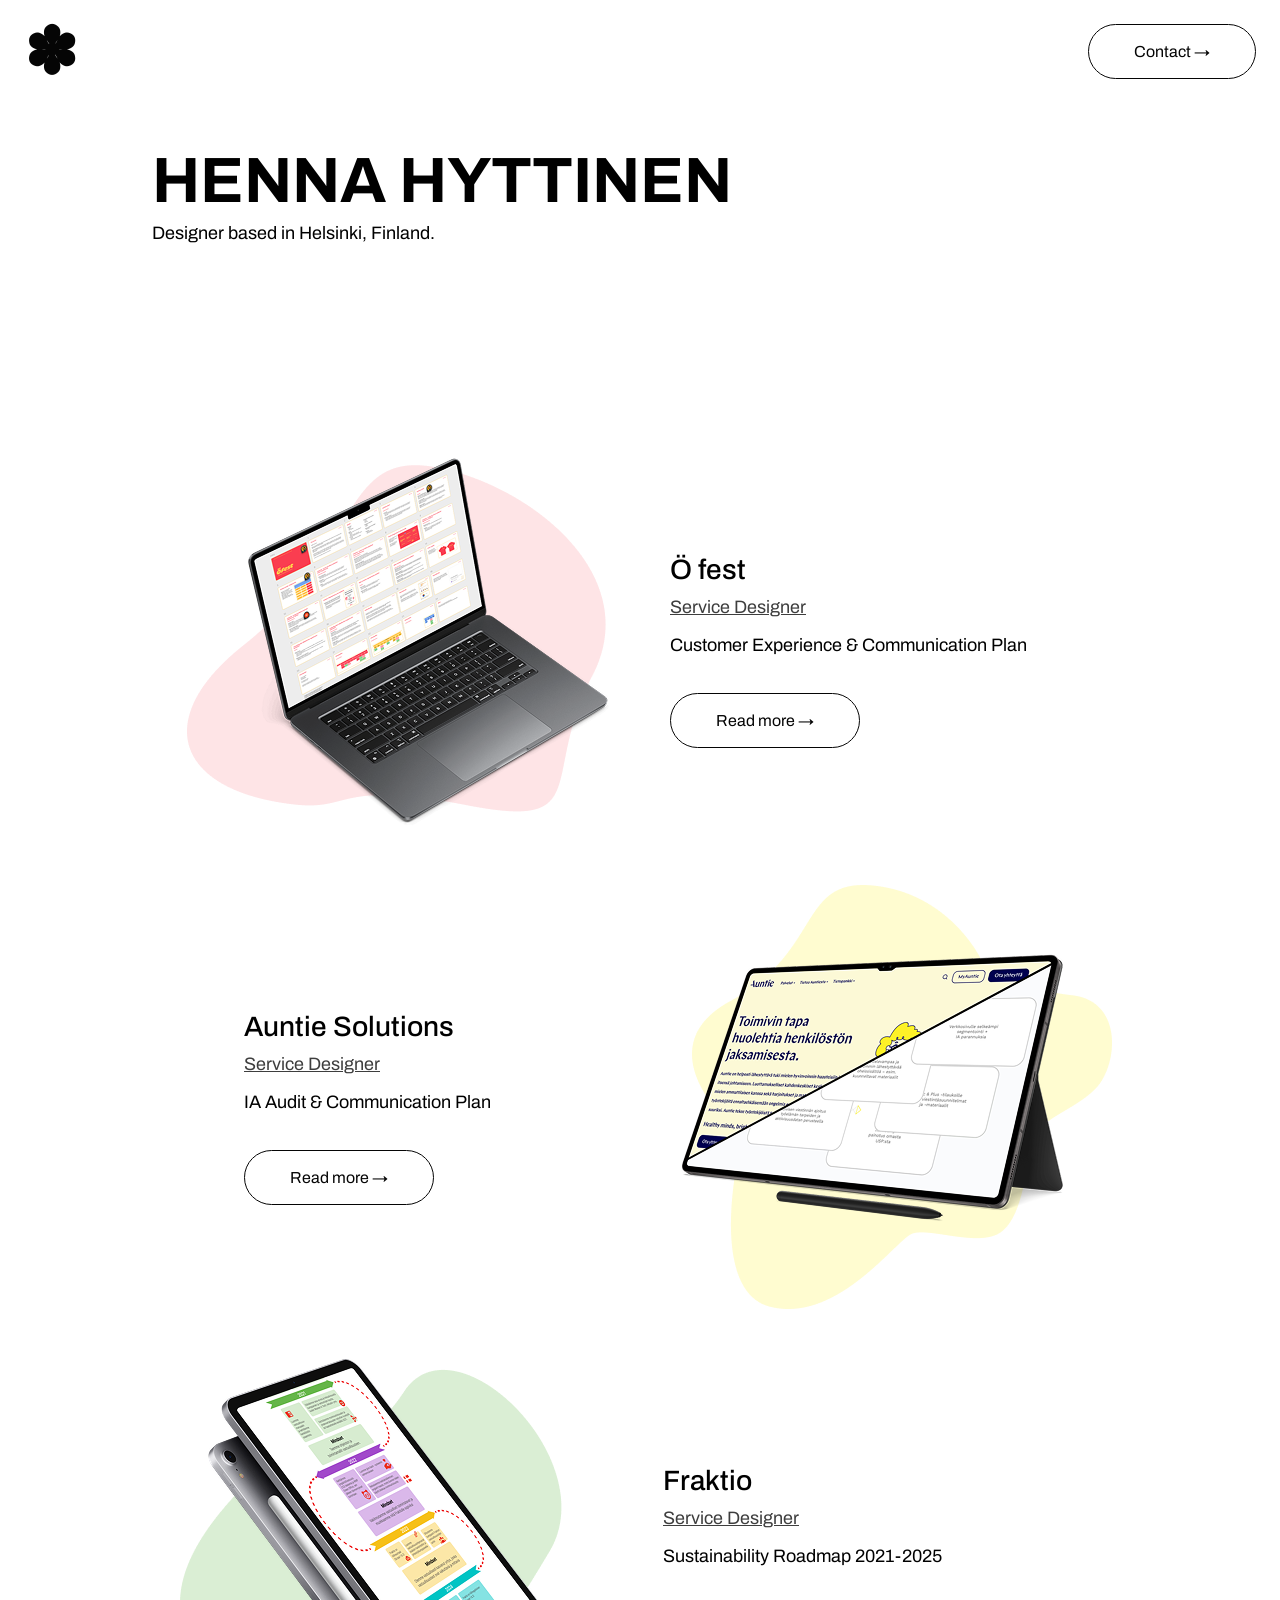
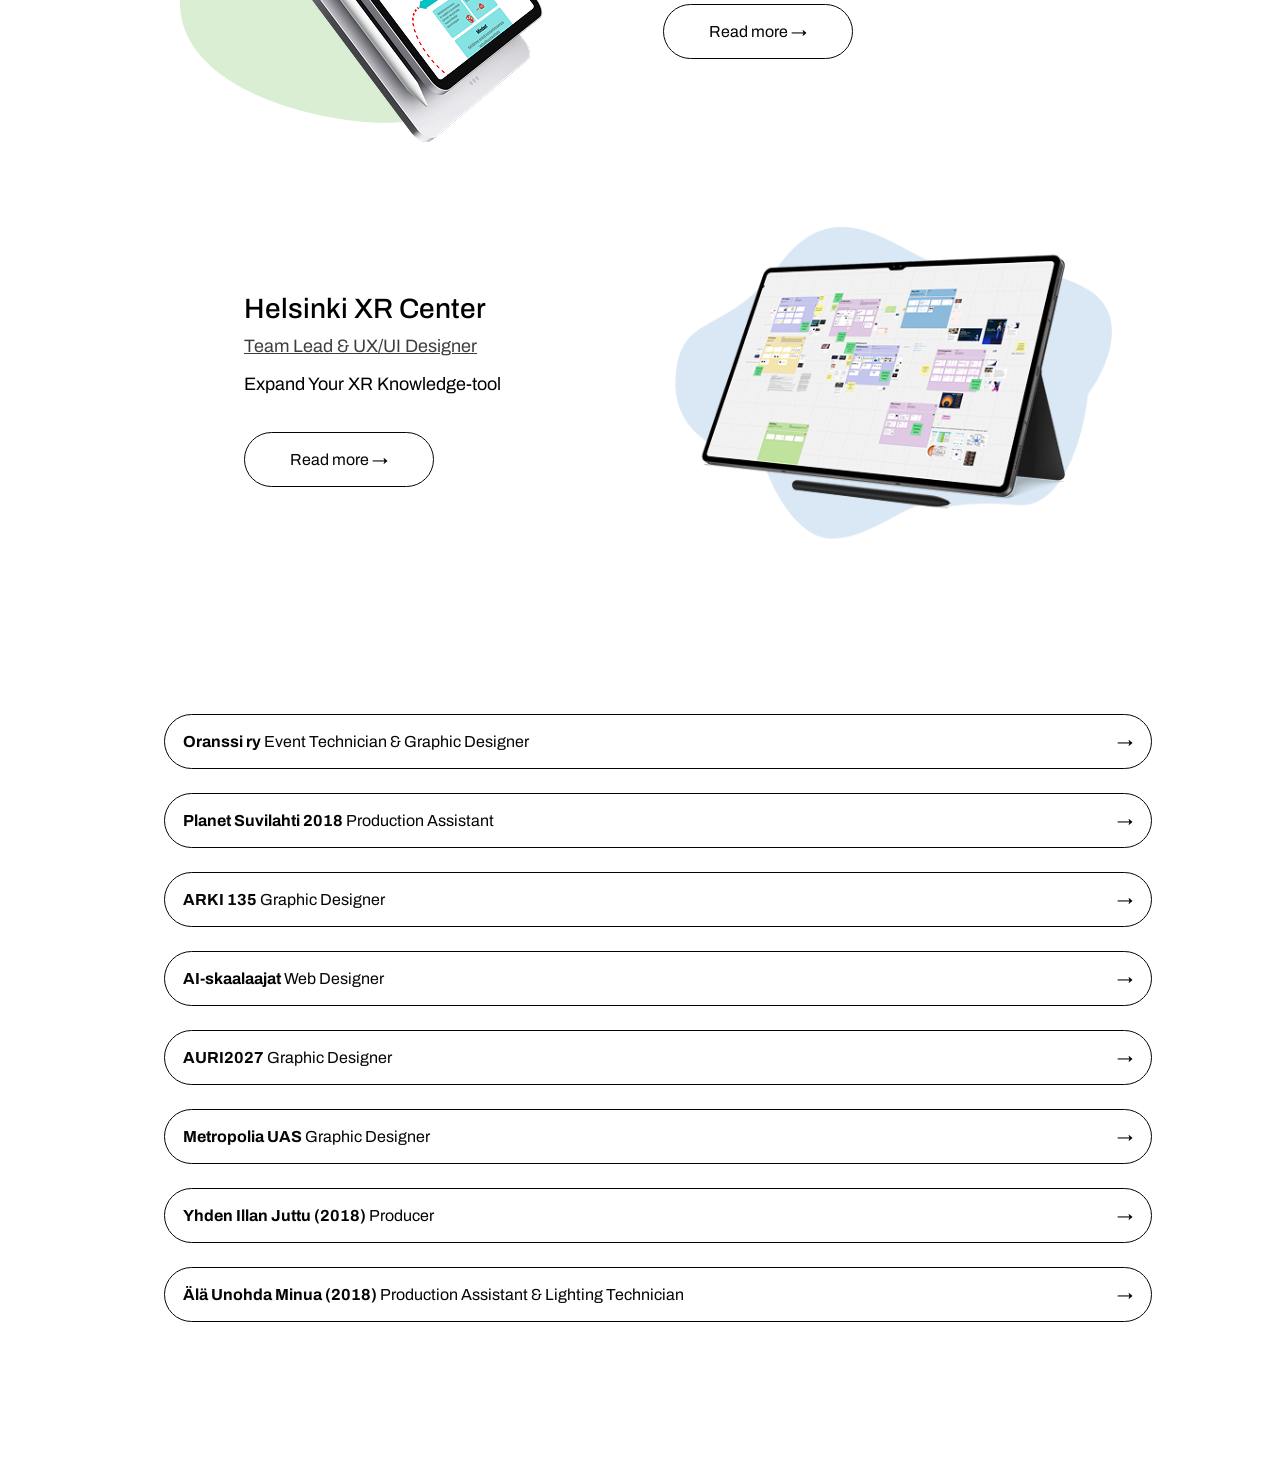
==== commit fd9391fc: "Update index.html" ====
--- a/index.html
+++ b/index.html
@@ -4,7 +4,7 @@
     <head>
         <meta charset="utf-8">
 
-        <title>Portfolio</title>
+        <title>Henna Hyttinen Portfolio</title>
 
         <link rel="stylesheet" href="styles.css">
 
@@ -15,7 +15,7 @@
     </head>
 
     <body>
-        <header class="topsticky"><a class="logolink" href="index.html"><h3 class="logo">&#10045;</h3></a> <button class="contact">Contact &#8594;</button></header>
+        <header class="topsticky"><a class="logolink" href="index.html"><h3 class="logo">&#10045;</h3></a> <a href="mailto:hennahyt5@gmail.com"><button class="contact">Contact &#8594;</button></a></header>
         <div class="content">
         
        <div class="site-header"><h1>HENNA HYTTINEN</h1>
--- a/styles.css
+++ b/styles.css
@@ -195,8 +195,10 @@
 }
 
 .projectimages {
-    max-width: 450px;
-    margin-right: 24px;
+    max-width: 800px;
+   display: flex;
+  justify-content: center;
+  margin: auto;
 }
 
 .accordion {
@@ -249,14 +251,11 @@
 }
 
 .footer {
-    background-color: #050505;
-    color: white;
-    display: flex;
-  justify-content: space-between;
-  align-items: center;
-  margin-top: 60px;
-  padding-left: 24px;
-  padding-right: 24px;
-  padding-top: 24px;
-  padding-bottom: 24px;
-}
+    position: fixed;
+   left: 0;
+   bottom: 0;
+   width: 100%;
+   background-color: #050505;
+   color: #fffff;
+   text-align: center;
+}
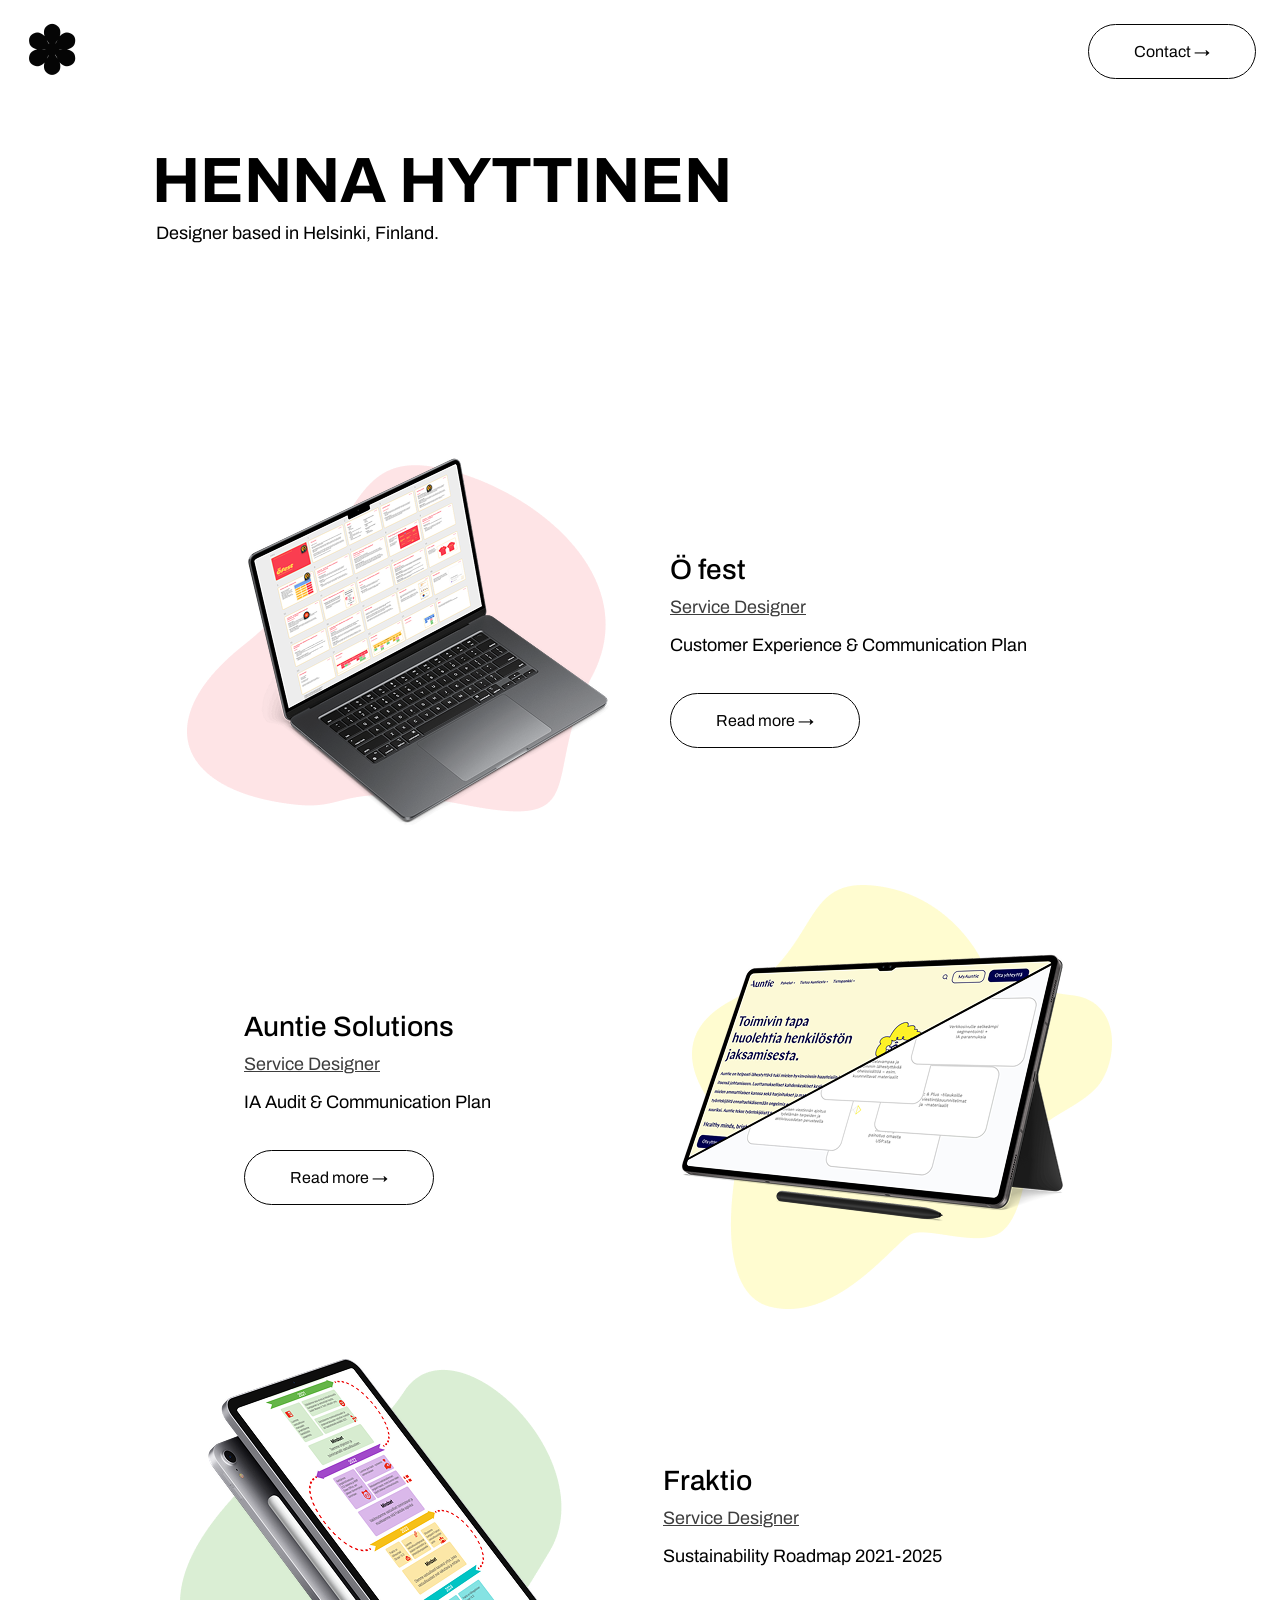
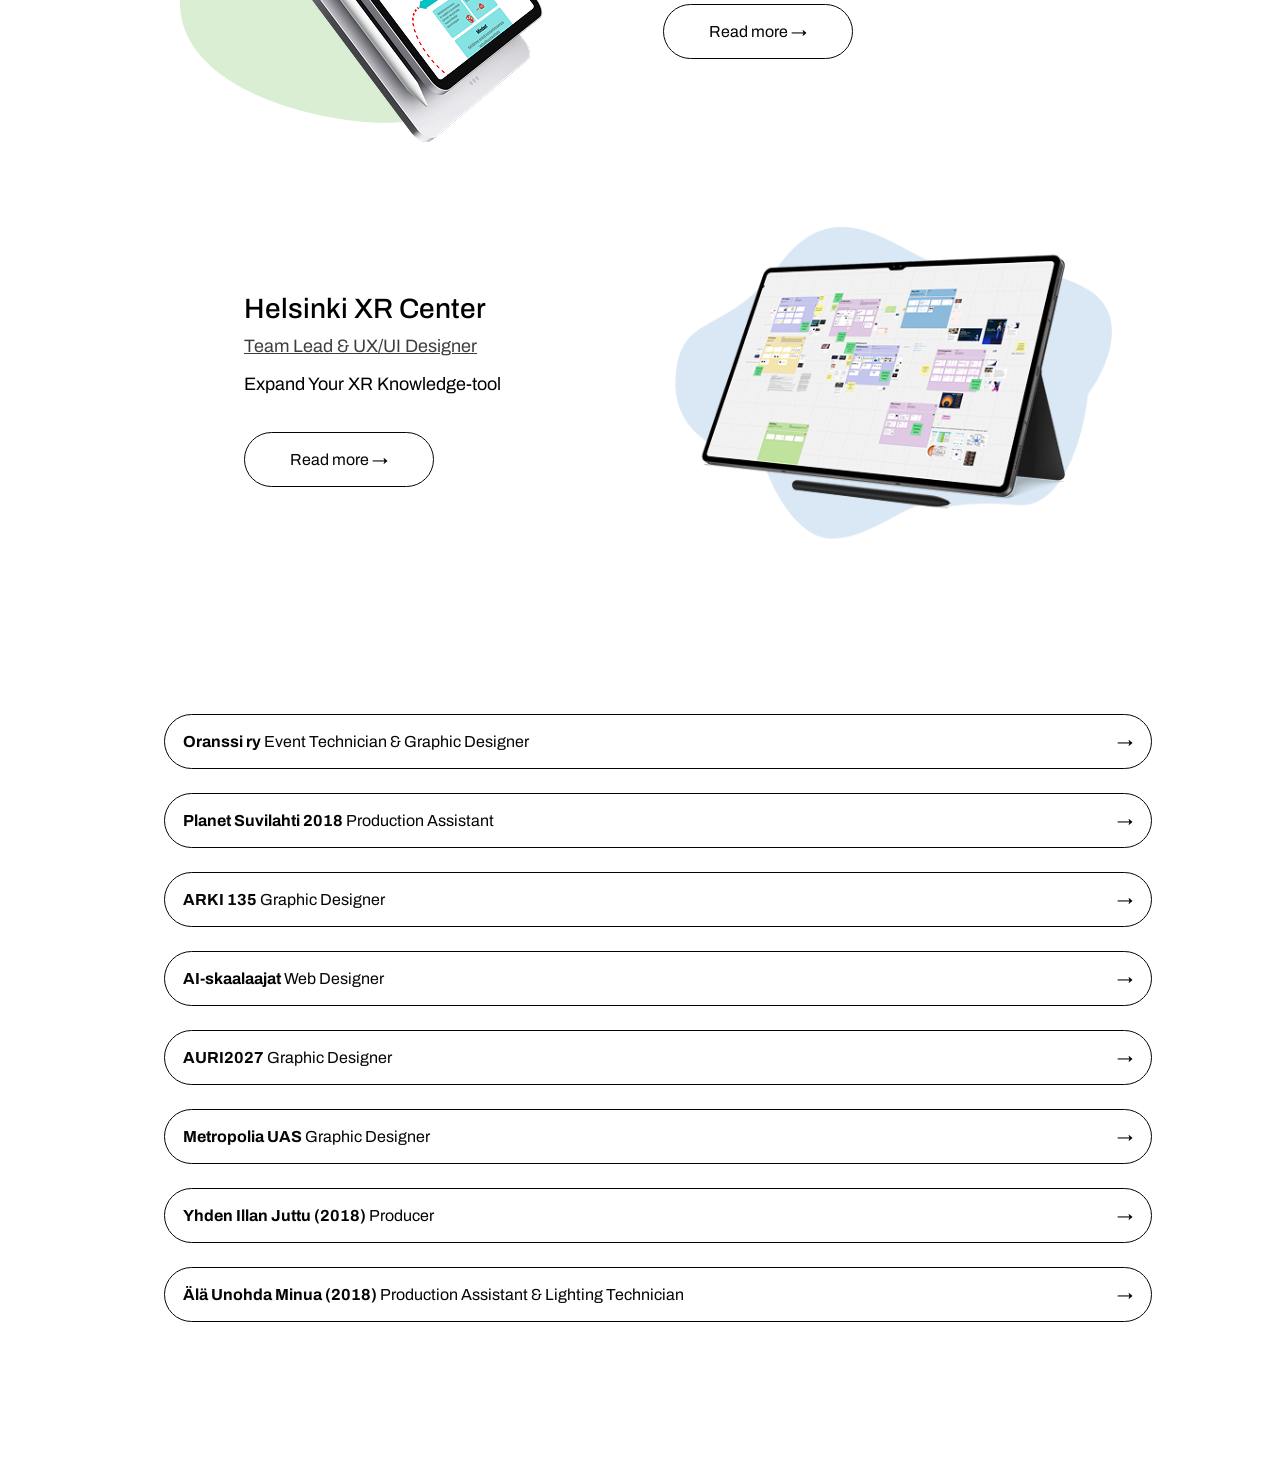
==== commit a5de07e4: "Update index.html" ====
--- a/index.html
+++ b/index.html
@@ -3,6 +3,7 @@
 <html>
     <head>
         <meta charset="utf-8">
+        <html lang="en">
 
         <title>Henna Hyttinen Portfolio</title>
 
--- a/styles.css
+++ b/styles.css
@@ -47,7 +47,7 @@
 
 p.shortinfo {
     margin-top: 0;
-    margin-left: 12px;
+    margin-left: 16px;
 }
 
 p.role {
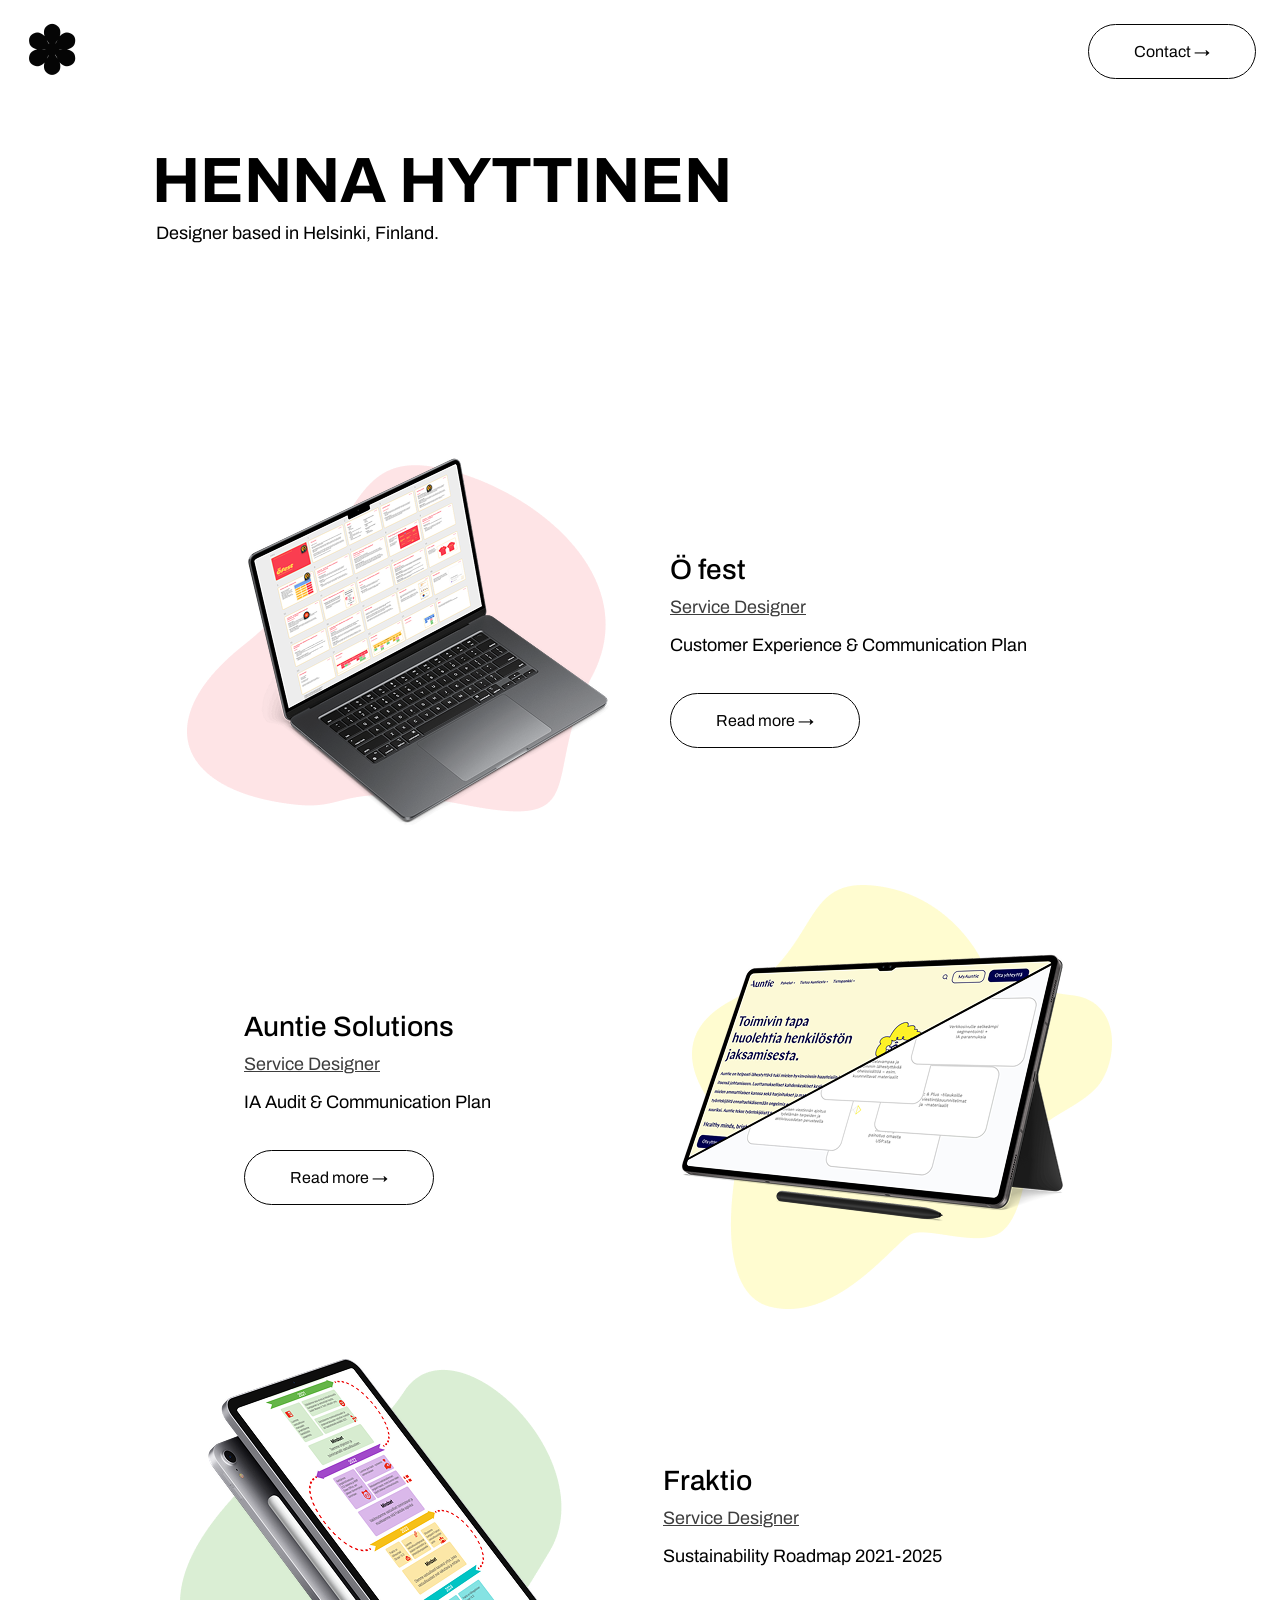
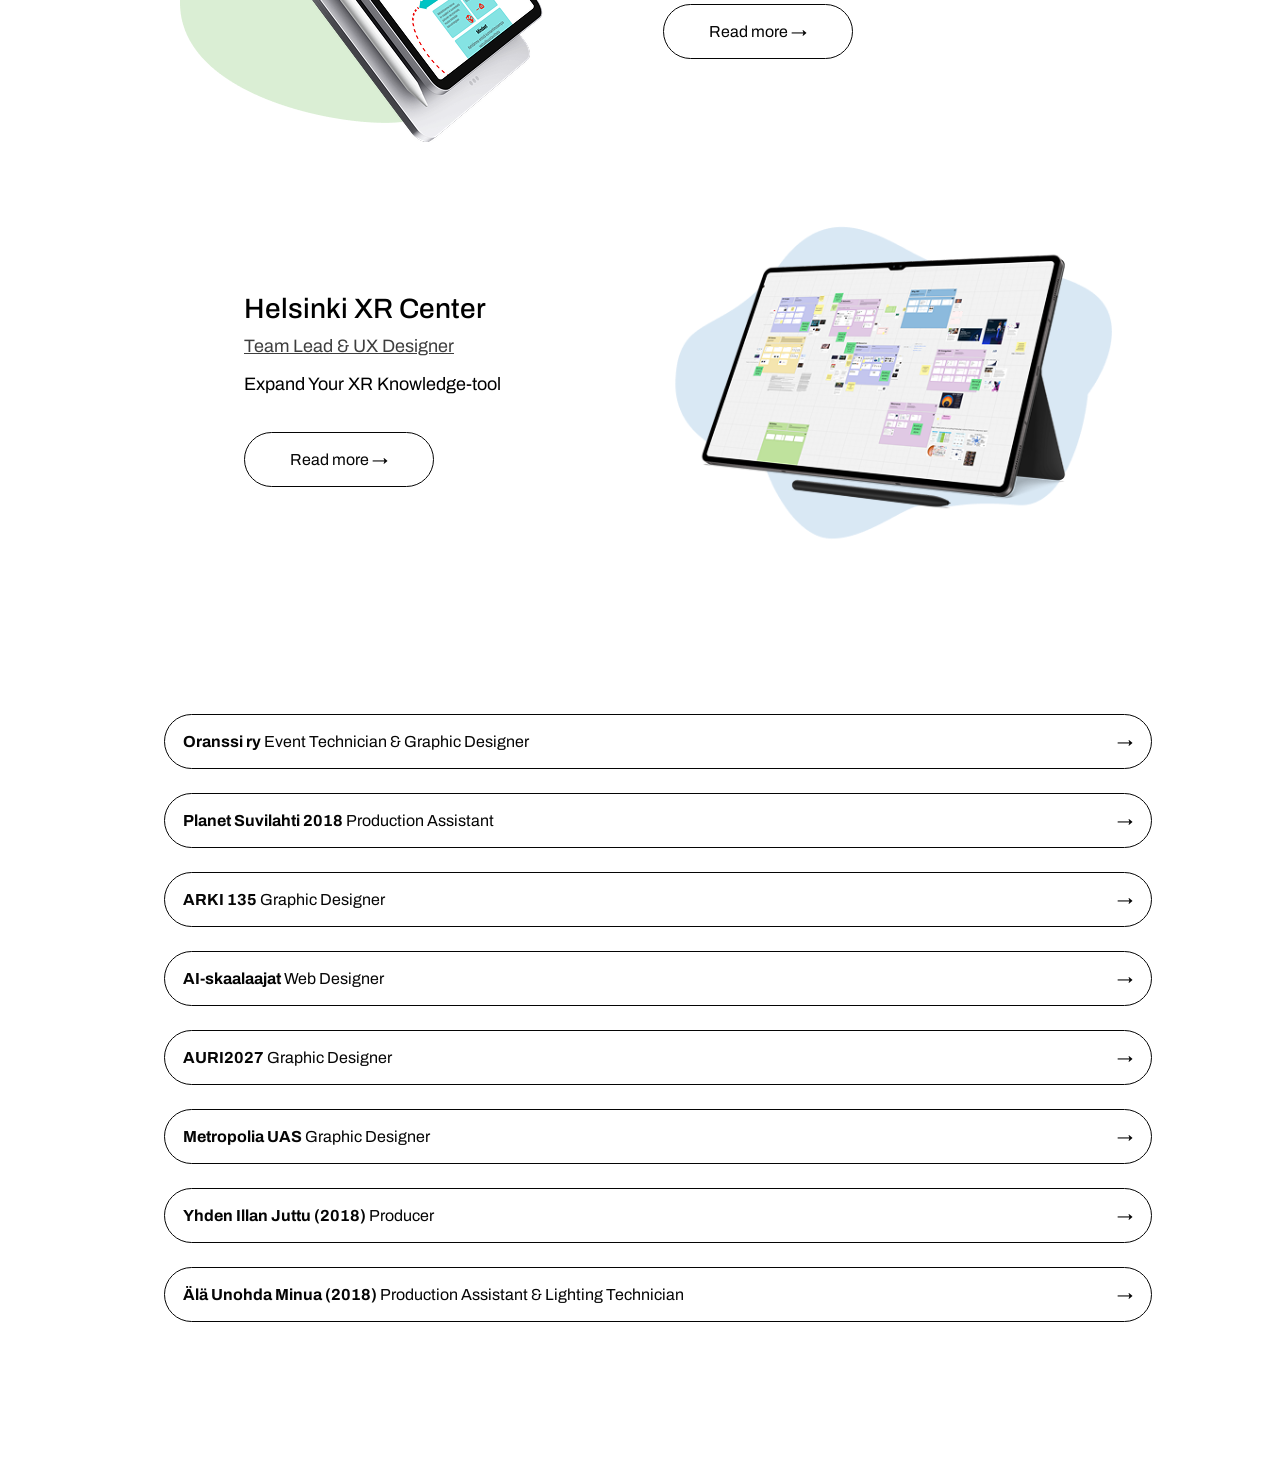
==== commit 0baa9f9e: "Update index.html" ====
--- a/index.html
+++ b/index.html
@@ -67,7 +67,7 @@
         <img src="hxrmu.png">
         <div class="text-box">
         <h2>Helsinki XR Center</h2>
-        <p class="role">Team Lead & UX/UI Designer</p>
+        <p class="role">Team Lead & UX Designer</p>
         
         <p>Expand Your XR Knowledge-tool</p><br>
         <a href="hxrc.html"><button class="readmore">Read more &#8594;</button></a>
